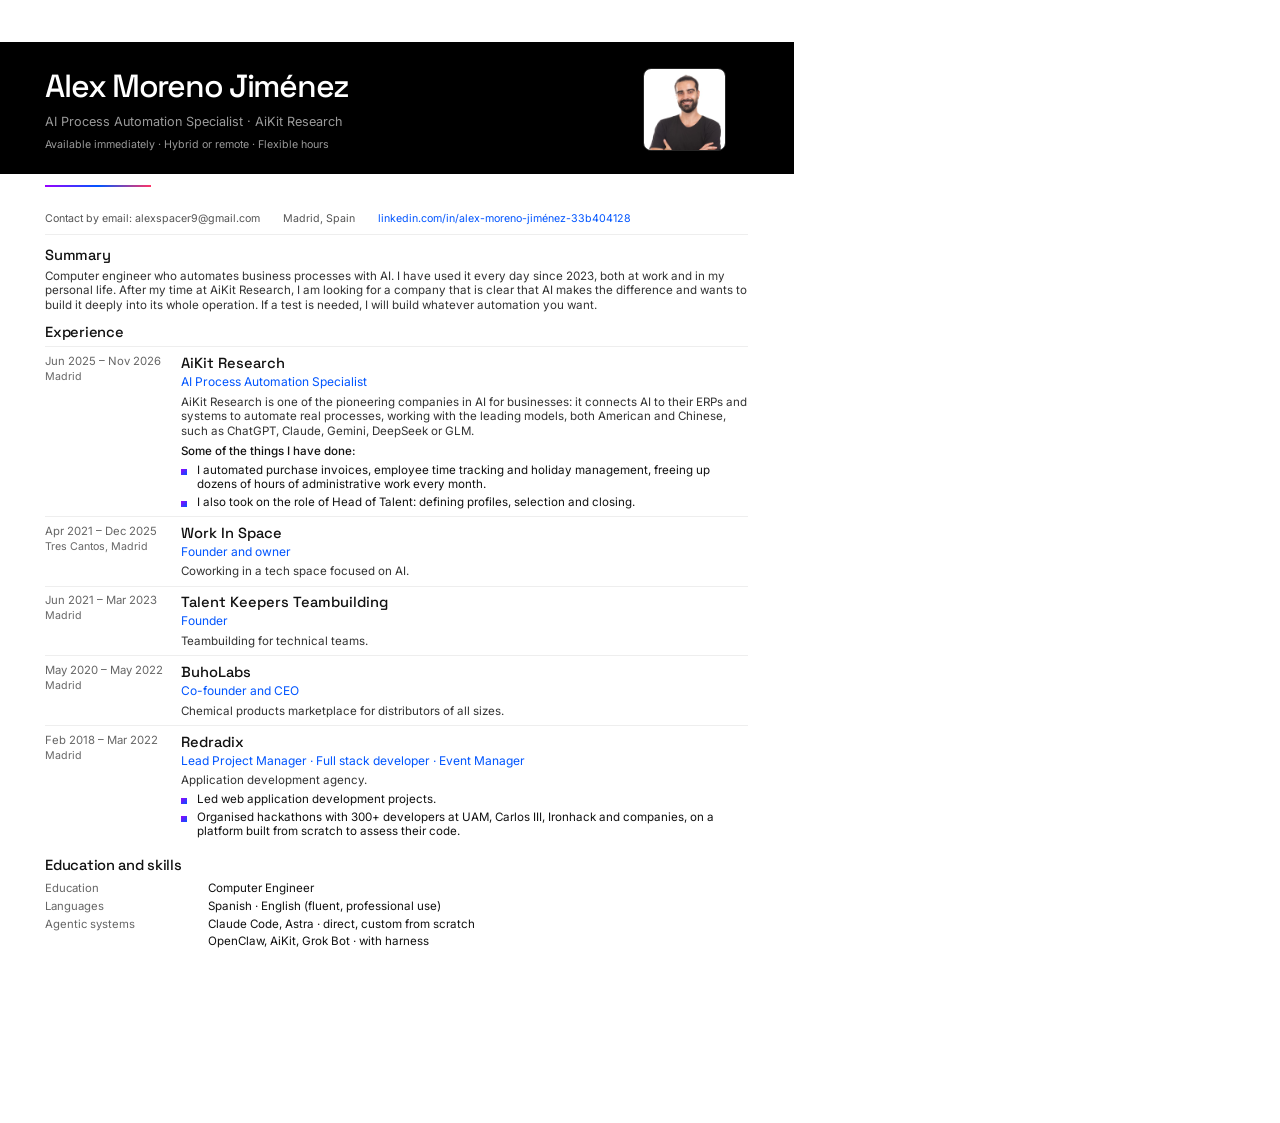
==== cv/cv-en.html @ 136ec81d "Initial: CV + web estilo framer" ====
<!DOCTYPE html><html lang="en"><head><meta charset="utf-8">
<title>Alex Moreno Jiménez – CV</title><style>@font-face{font-family:Inter;src:url(../fonts/Inter.ttf);font-weight:100 900}
@font-face{font-family:"Space Grotesk";src:url(../fonts/SpaceGrotesk.ttf);font-weight:300 700}
@page{size:210mm 297mm;margin:0}
*{box-sizing:border-box;margin:0;padding:0}
html,body{margin:0;background:#fff}
.page{width:210mm;min-height:297mm;font-family:Inter,sans-serif;color:#111;position:relative}
.hdr{background:#000;color:#fff;padding:12mm 14mm 10mm;display:grid;grid-template-columns:1fr 28mm;gap:8mm;align-items:end}
h1{font-family:"Space Grotesk",Inter,sans-serif;font-size:32pt;font-weight:500;letter-spacing:-.04em;line-height:1.0;color:#fff}
.tit{font-size:10.5pt;color:#999;margin-top:3mm}
.av{font-size:8.5pt;color:#999;margin-top:2.5mm}
.ph{width:28mm;height:28mm;border-radius:8px;object-fit:cover;border:1px solid rgba(255,255,255,.15)}
.body{padding:6mm 14mm 12mm}
.accent-line{height:2px;width:28mm;background:linear-gradient(90deg,#9900ff,#0055ff,#ff3366);margin-bottom:4mm}
.ct{display:flex;flex-wrap:wrap;gap:4mm 6mm;font-size:8.5pt;color:#555;padding-bottom:4mm;border-bottom:1px solid #eee}
.ct a{color:#0055ff;text-decoration:none}
h2{font-family:"Space Grotesk",Inter,sans-serif;font-size:11pt;font-weight:500;color:#111;margin:5mm 0 2.5mm;letter-spacing:-.02em}
.perfil{font-size:9.8pt;line-height:1.32;color:#333}
article{display:grid;grid-template-columns:32mm 1fr;gap:5mm;padding:3mm 0;border-top:1px solid #eee}
.d{font-size:8.5pt;color:#666}.d span{display:block;font-size:8pt;margin-top:.5mm}
h3{font-family:"Space Grotesk",Inter,sans-serif;font-size:11pt;font-weight:500}
.rol{font-size:9pt;color:#0055ff;margin:.5mm 0 1.5mm}
.desc{font-size:9.5pt;line-height:1.32;color:#333}
.intro{font-size:9.5pt;font-weight:500;margin-top:1.5mm}
ul{margin-top:1.2mm;list-style:none}
li{position:relative;padding-left:4mm;font-size:9.5pt;line-height:1.32;margin-top:.8mm}
li:before{content:"";position:absolute;left:0;top:1.6mm;width:1.6mm;height:1.6mm;background:linear-gradient(135deg,#9900ff,#0055ff)}
.kv{display:grid;grid-template-columns:40mm 1fr;gap:3mm;padding:1.2mm 0;font-size:9.5pt}
.kv .d{color:#666;font-size:8.5pt}


/* compact to fit A4 single page */
.page{padding-top:11mm!important;padding-bottom:10mm!important}
header,.hdr{padding-bottom:4mm!important}
.ct{padding-top:2.5mm!important;padding-bottom:3mm!important}
h2{margin:3.5mm 0 1.8mm!important}
article{padding:2.2mm 0!important}
.perfil{font-size:9.2pt!important;line-height:1.28!important}
.desc,.intro,li{font-size:9pt!important;line-height:1.28!important}
.kv{padding:.8mm 0!important;font-size:9pt!important}
h1{font-size:26pt!important}
.ph{width:24mm!important;height:24mm!important}
.band{margin-bottom:7mm!important}
.hdr{padding-top:9mm!important;padding-bottom:8mm!important}
.body{padding-top:4mm!important}

/* Extra compact framer */

.hdr{padding:7mm 12mm 6mm!important}
.body{padding:3mm 12mm 8mm!important}
h1{font-size:24pt!important}
.tit{font-size:9.5pt!important}
.av{font-size:8pt!important}
.ph{width:22mm!important;height:22mm!important}
h2{margin:2.8mm 0 1.4mm!important}
article{padding:1.8mm 0!important;gap:4mm!important}
.perfil,.desc,.intro,li{font-size:8.7pt!important;line-height:1.25!important}
.kv{padding:.5mm 0!important;font-size:8.7pt!important}
.ct{font-size:8pt!important;padding-bottom:2.5mm!important}
</style></head><body>
<div class="page"><div class="hdr"><div><h1>Alex Moreno Jiménez</h1><p class="tit">AI Process Automation Specialist · AiKit Research</p><p class="av">Available immediately · Hybrid or remote · Flexible hours</p></div>
<img class="ph" src="../foto.jpg" alt="Alex Moreno Jiménez"></div>
<div class="body"><div class="accent-line"></div>
<div class="ct"><span>Contact by email: alexspacer9@gmail.com</span><span>Madrid, Spain</span><span><a href="https://www.linkedin.com/in/alex-moreno-jiménez-33b404128/">linkedin.com/in/alex-moreno-jiménez-33b404128</a></span></div>
<section><h2>Summary</h2><p class="perfil">Computer engineer who automates business processes with AI. I have used it every day since 2023, both at work and in my personal life. After my time at AiKit Research, I am looking for a company that is clear that AI makes the difference and wants to build it deeply into its whole operation. If a test is needed, I will build whatever automation you want.</p></section>
<section class="exp"><h2>Experience</h2><article><div class="d">Jun 2025 – Nov 2026<span>Madrid</span></div><div><h3>AiKit Research</h3><p class="rol">AI Process Automation Specialist</p><p class="desc">AiKit Research is one of the pioneering companies in AI for businesses: it connects AI to their ERPs and systems to automate real processes, working with the leading models, both American and Chinese, such as ChatGPT, Claude, Gemini, DeepSeek or GLM.</p><p class="intro">Some of the things I have done:</p><ul><li>I automated purchase invoices, employee time tracking and holiday management, freeing up dozens of hours of administrative work every month.</li><li>I also took on the role of Head of Talent: defining profiles, selection and closing.</li></ul></div></article><article><div class="d">Apr 2021 – Dec 2025<span>Tres Cantos, Madrid</span></div><div><h3>Work In Space</h3><p class="rol">Founder and owner</p><p class="desc">Coworking in a tech space focused on AI.</p></div></article><article><div class="d">Jun 2021 – Mar 2023<span>Madrid</span></div><div><h3>Talent Keepers Teambuilding</h3><p class="rol">Founder</p><p class="desc">Teambuilding for technical teams.</p></div></article><article><div class="d">May 2020 – May 2022<span>Madrid</span></div><div><h3>BuhoLabs</h3><p class="rol">Co-founder and CEO</p><p class="desc">Chemical products marketplace for distributors of all sizes.</p></div></article><article><div class="d">Feb 2018 – Mar 2022<span>Madrid</span></div><div><h3>Redradix</h3><p class="rol">Lead Project Manager · Full stack developer · Event Manager</p><p class="desc">Application development agency.</p><ul><li>Led web application development projects.</li><li>Organised hackathons with 300+ developers at UAM, Carlos III, Ironhack and companies, on a platform built from scratch to assess their code.</li></ul></div></article></section>
<section><h2>Education and skills</h2><div class="kv"><div class="d">Education</div><div>Computer Engineer</div></div><div class="kv"><div class="d">Languages</div><div>Spanish · English (fluent, professional use)</div></div><div class="kv"><div class="d">Agentic systems</div><div>Claude Code, Astra · direct, custom from scratch</div></div><div class="kv"><div class="d"></div><div>OpenClaw, AiKit, Grok Bot · with harness</div></div></section>
</div></div></body></html>
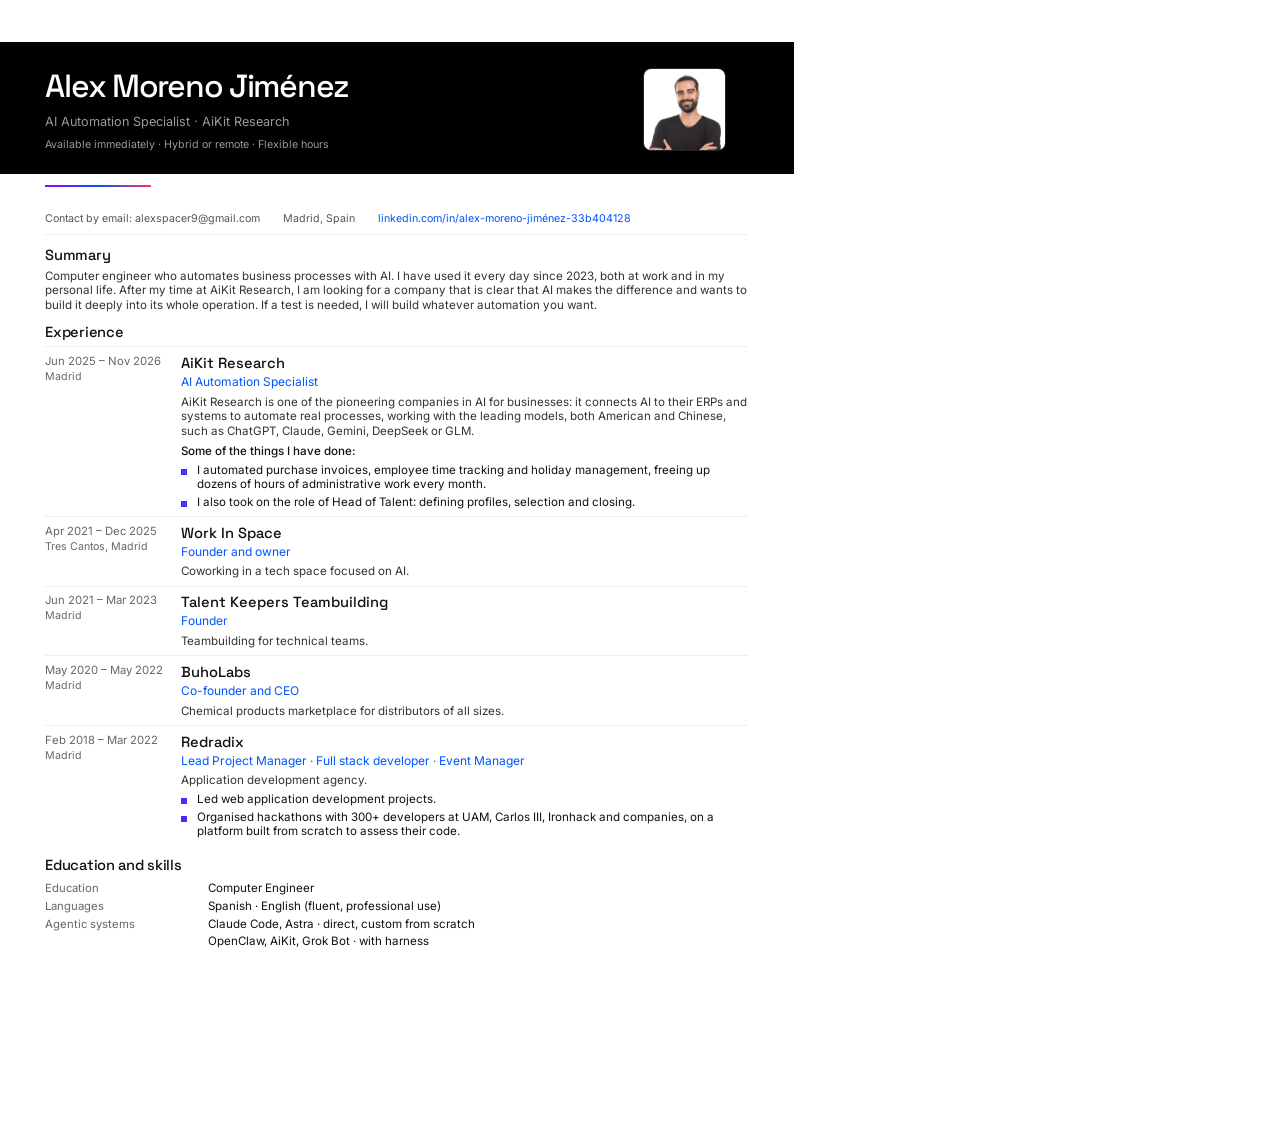
==== commit a8f9d9c0: "Titular: AI Automation Specialist (inbound)" ====
--- a/cv/cv-en.html
+++ b/cv/cv-en.html
@@ -58,11 +58,11 @@
 .kv{padding:.5mm 0!important;font-size:8.7pt!important}
 .ct{font-size:8pt!important;padding-bottom:2.5mm!important}
 </style></head><body>
-<div class="page"><div class="hdr"><div><h1>Alex Moreno Jiménez</h1><p class="tit">AI Process Automation Specialist · AiKit Research</p><p class="av">Available immediately · Hybrid or remote · Flexible hours</p></div>
+<div class="page"><div class="hdr"><div><h1>Alex Moreno Jiménez</h1><p class="tit">AI Automation Specialist · AiKit Research</p><p class="av">Available immediately · Hybrid or remote · Flexible hours</p></div>
 <img class="ph" src="../foto.jpg" alt="Alex Moreno Jiménez"></div>
 <div class="body"><div class="accent-line"></div>
 <div class="ct"><span>Contact by email: alexspacer9@gmail.com</span><span>Madrid, Spain</span><span><a href="https://www.linkedin.com/in/alex-moreno-jiménez-33b404128/">linkedin.com/in/alex-moreno-jiménez-33b404128</a></span></div>
 <section><h2>Summary</h2><p class="perfil">Computer engineer who automates business processes with AI. I have used it every day since 2023, both at work and in my personal life. After my time at AiKit Research, I am looking for a company that is clear that AI makes the difference and wants to build it deeply into its whole operation. If a test is needed, I will build whatever automation you want.</p></section>
-<section class="exp"><h2>Experience</h2><article><div class="d">Jun 2025 – Nov 2026<span>Madrid</span></div><div><h3>AiKit Research</h3><p class="rol">AI Process Automation Specialist</p><p class="desc">AiKit Research is one of the pioneering companies in AI for businesses: it connects AI to their ERPs and systems to automate real processes, working with the leading models, both American and Chinese, such as ChatGPT, Claude, Gemini, DeepSeek or GLM.</p><p class="intro">Some of the things I have done:</p><ul><li>I automated purchase invoices, employee time tracking and holiday management, freeing up dozens of hours of administrative work every month.</li><li>I also took on the role of Head of Talent: defining profiles, selection and closing.</li></ul></div></article><article><div class="d">Apr 2021 – Dec 2025<span>Tres Cantos, Madrid</span></div><div><h3>Work In Space</h3><p class="rol">Founder and owner</p><p class="desc">Coworking in a tech space focused on AI.</p></div></article><article><div class="d">Jun 2021 – Mar 2023<span>Madrid</span></div><div><h3>Talent Keepers Teambuilding</h3><p class="rol">Founder</p><p class="desc">Teambuilding for technical teams.</p></div></article><article><div class="d">May 2020 – May 2022<span>Madrid</span></div><div><h3>BuhoLabs</h3><p class="rol">Co-founder and CEO</p><p class="desc">Chemical products marketplace for distributors of all sizes.</p></div></article><article><div class="d">Feb 2018 – Mar 2022<span>Madrid</span></div><div><h3>Redradix</h3><p class="rol">Lead Project Manager · Full stack developer · Event Manager</p><p class="desc">Application development agency.</p><ul><li>Led web application development projects.</li><li>Organised hackathons with 300+ developers at UAM, Carlos III, Ironhack and companies, on a platform built from scratch to assess their code.</li></ul></div></article></section>
+<section class="exp"><h2>Experience</h2><article><div class="d">Jun 2025 – Nov 2026<span>Madrid</span></div><div><h3>AiKit Research</h3><p class="rol">AI Automation Specialist</p><p class="desc">AiKit Research is one of the pioneering companies in AI for businesses: it connects AI to their ERPs and systems to automate real processes, working with the leading models, both American and Chinese, such as ChatGPT, Claude, Gemini, DeepSeek or GLM.</p><p class="intro">Some of the things I have done:</p><ul><li>I automated purchase invoices, employee time tracking and holiday management, freeing up dozens of hours of administrative work every month.</li><li>I also took on the role of Head of Talent: defining profiles, selection and closing.</li></ul></div></article><article><div class="d">Apr 2021 – Dec 2025<span>Tres Cantos, Madrid</span></div><div><h3>Work In Space</h3><p class="rol">Founder and owner</p><p class="desc">Coworking in a tech space focused on AI.</p></div></article><article><div class="d">Jun 2021 – Mar 2023<span>Madrid</span></div><div><h3>Talent Keepers Teambuilding</h3><p class="rol">Founder</p><p class="desc">Teambuilding for technical teams.</p></div></article><article><div class="d">May 2020 – May 2022<span>Madrid</span></div><div><h3>BuhoLabs</h3><p class="rol">Co-founder and CEO</p><p class="desc">Chemical products marketplace for distributors of all sizes.</p></div></article><article><div class="d">Feb 2018 – Mar 2022<span>Madrid</span></div><div><h3>Redradix</h3><p class="rol">Lead Project Manager · Full stack developer · Event Manager</p><p class="desc">Application development agency.</p><ul><li>Led web application development projects.</li><li>Organised hackathons with 300+ developers at UAM, Carlos III, Ironhack and companies, on a platform built from scratch to assess their code.</li></ul></div></article></section>
 <section><h2>Education and skills</h2><div class="kv"><div class="d">Education</div><div>Computer Engineer</div></div><div class="kv"><div class="d">Languages</div><div>Spanish · English (fluent, professional use)</div></div><div class="kv"><div class="d">Agentic systems</div><div>Claude Code, Astra · direct, custom from scratch</div></div><div class="kv"><div class="d"></div><div>OpenClaw, AiKit, Grok Bot · with harness</div></div></section>
 </div></div></body></html>
